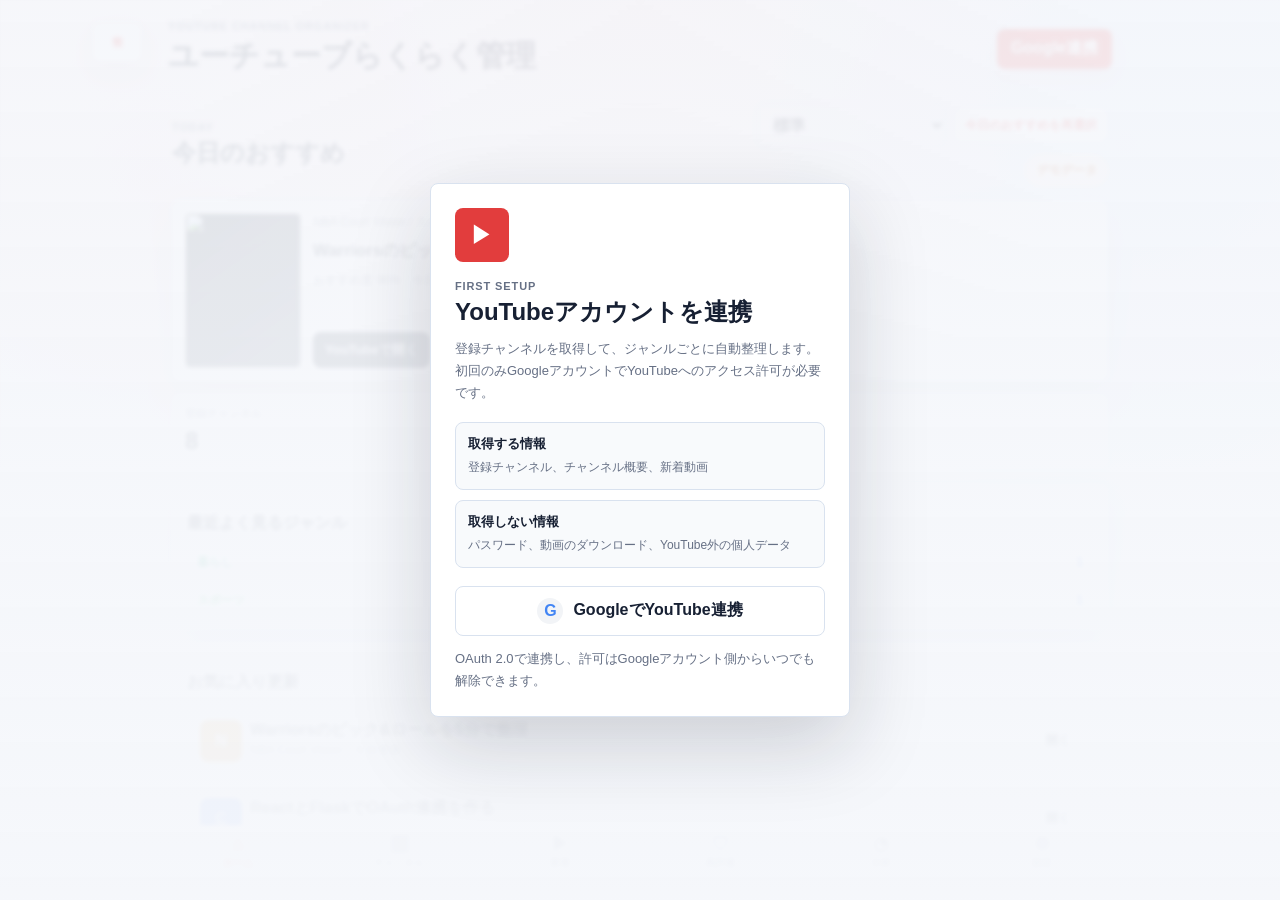
==== index.html @ 424263e2 "Initial SubScope release setup" ====
﻿<!doctype html>
<html lang="ja">
  <head>
    <meta charset="utf-8" />
    <meta name="viewport" content="width=device-width, initial-scale=1" />
    <title>ユーチューブらくらく管理</title>
    <link rel="icon" href="assets/logo-256.png" />
    <link rel="stylesheet" href="styles.css?v=29" />
  </head>
  <body>
    <section class="auth-gate" id="authGate" aria-label="Google連携">
      <div class="auth-card">
        <div class="brand-mark">▶</div>
        <p class="eyebrow">First Setup</p>
        <h2>YouTubeアカウントを連携</h2>
        <p class="auth-copy">
          登録チャンネルを取得して、ジャンルごとに自動整理します。初回のみGoogleアカウントでYouTubeへのアクセス許可が必要です。
        </p>
        <div class="permission-list">
          <div>
            <strong>取得する情報</strong>
            <span>登録チャンネル、チャンネル概要、新着動画</span>
          </div>
          <div>
            <strong>取得しない情報</strong>
            <span>パスワード、動画のダウンロード、YouTube外の個人データ</span>
          </div>
        </div>
        <button class="google-button" id="googleLoginButton" type="button">
          <span>G</span>
          GoogleでYouTube連携
        </button>
        <p class="auth-note">OAuth 2.0で連携し、許可はGoogleアカウント側からいつでも解除できます。</p>
      </div>
    </section>

    <div class="app-shell">
      <header class="topbar">
        <div class="mode-badge" id="modeBadge" aria-hidden="true"></div>
        <div>
          <p class="eyebrow">YouTube Channel Organizer</p>
          <h1>ユーチューブらくらく管理</h1>
        </div>
        <button class="connect-button" id="syncButton" type="button">Google連携</button>
      </header>

      <main class="app-main">
        <section class="screen active" id="home" aria-label="ホーム">
          <div class="section-title">
            <div>
              <p class="eyebrow">Today</p>
              <h2>今日のおすすめ</h2>
            </div>
            <div class="home-title-actions">
              <select class="mode-select compact-mode-select" id="homeClassificationMode" aria-label="ジャンル分類モード"></select>
              <button class="reload-button" id="recommendReloadButton" type="button">今日のおすすめを再選択</button>
              <span class="sync-state" id="syncState">デモデータ</span>
            </div>
          </div>

          <div class="hero-video" id="heroVideo"></div>

          <div class="metric-grid">
            <article>
              <span>登録チャンネル</span>
              <strong id="totalChannels">0</strong>
            </article>
            <article>
              <span>未分類</span>
              <strong id="uncategorizedCount">0</strong>
            </article>
            <article>
              <span>未視聴</span>
              <strong id="unwatchedCount">0</strong>
            </article>
          </div>

          <section class="content-block">
            <div class="block-heading">
              <h3>最近よく見るジャンル</h3>
            </div>
            <div class="genre-strip" id="topGenres"></div>
          </section>

          <section class="content-block">
            <div class="block-heading">
              <h3>お気に入り更新</h3>
            </div>
            <div class="compact-list" id="favoriteUpdates"></div>
          </section>
        </section>

        <section class="screen" id="channels" aria-label="チャンネル">
          <div class="section-title">
            <div>
              <p class="eyebrow">Library</p>
              <h2>チャンネル整理</h2>
            </div>
            <button class="ghost-button" id="classifyButton" type="button">自動分類</button>
          </div>

          <p class="filter-caption">検索: チャンネル名 / メインジャンル</p>
          <div class="tool-row">
            <input id="channelSearch" type="search" placeholder="チャンネル名・タグで検索" />
            <select id="genreFilter" aria-label="ジャンル">
              <option value="all">すべて</option>
            </select>
          </div>
          <p class="filter-caption">サブタグで絞り込み</p>
          <div class="subtag-filter-row" aria-label="チャンネルサブタグ">
            <select id="channelSubTagFilter1"><option value="all">サブタグA</option></select>
            <select id="channelSubTagFilter2"><option value="all">サブタグB</option></select>
            <select id="channelSubTagFilter3"><option value="all">サブタグC</option></select>
          </div>

          <section class="organize-panel" aria-label="未分類整理">
            <div>
              <strong>未分類をまとめて整理</strong>
              <p id="organizeSummary">未分類チャンネルを確認して、候補ジャンルへ振り分けます。</p>
            </div>
            <div class="organize-actions">
              <button class="small-button" id="showUnknownButton" type="button">未分類だけ表示</button>
              <button class="small-button" id="reclassifyButton" type="button">分類を再計算</button>
            </div>
          </section>

          <div class="channel-list" id="channelList"></div>

          <div class="bulk-organizer" id="bulkOrganizer"></div>
        </section>

        <section class="screen" id="new" aria-label="新着">
          <div class="section-title">
            <div>
              <p class="eyebrow">Fresh</p>
              <h2>新着動画</h2>
            </div>
            <button class="ghost-button" id="refreshVideosButton" type="button">新着を更新</button>
          </div>

          <div class="segmented" id="dateFilter">
            <button data-range="1" type="button">今日</button>
            <button data-range="3" type="button">3日</button>
            <button class="active" data-range="7" type="button">7日</button>
          </div>

          <label class="check-row">
            <input id="unwatchedOnly" type="checkbox" checked />
            未視聴だけ表示
          </label>

          <p class="filter-caption">検索: チャンネル名 / メインジャンル / 動画種別 / 時間</p>
          <div class="tool-row filter-row">
            <input id="newChannelSearch" type="search" placeholder="チャンネル名で検索" />
            <select id="newGenreFilter" aria-label="新着ジャンル">
              <option value="all">すべて</option>
            </select>
            <select id="newKindFilter" aria-label="新着ショート区分">
              <option value="all">動画すべて</option>
              <option value="short">ショートのみ</option>
              <option value="video">ショート以外</option>
              <option value="live">ライブ配信</option>
            </select>
            <select id="newDurationFilter" aria-label="新着動画時間">
              <option value="all">時間すべて</option>
              <option value="under1">1分以内</option>
              <option value="1to10">1〜10分</option>
              <option value="10to30">10〜30分</option>
              <option value="30to60">30分〜1時間</option>
              <option value="60to180">1〜3時間</option>
              <option value="over180">3時間以上</option>
            </select>
          </div>
          <p class="filter-caption">サブタグで絞り込み</p>
          <div class="subtag-filter-row" aria-label="新着サブタグ">
            <select id="newSubTagFilter1"><option value="all">サブタグA</option></select>
            <select id="newSubTagFilter2"><option value="all">サブタグB</option></select>
            <select id="newSubTagFilter3"><option value="all">サブタグC</option></select>
          </div>

          <div class="video-list" id="videoList"></div>
        </section>

        <section class="screen" id="analytics" aria-label="分析">
          <div class="section-title">
            <div>
              <p class="eyebrow">Insight</p>
              <h2>視聴傾向</h2>
            </div>
          </div>

          <section class="analytics-layout">
            <div class="donut-card">
              <div class="donut" id="channelGenreDonut"></div>
              <div>
                <h3>ジャンル割合</h3>
                <p>登録チャンネルと高評価動画から集計</p>
              </div>
            </div>
            <div class="bar-card">
              <h3>登録・高評価の内訳</h3>
              <div id="channelGenreBars"></div>
            </div>
            <div class="donut-card">
              <div class="donut" id="likedGenreDonut"></div>
              <div>
                <h3>高評価動画のジャンル割合</h3>
                <p>高評価した動画を動画ごとのジャンルで集計</p>
              </div>
            </div>
            <div class="bar-card">
              <h3>高評価動画内訳</h3>
              <div id="likedGenreBars"></div>
            </div>
          </section>

          <section class="content-block">
            <div class="block-heading">
              <h3>よく見るチャンネル</h3>
            </div>
            <div class="compact-list" id="popularChannels"></div>
          </section>
        </section>

        <section class="screen" id="liked" aria-label="高評価">
          <div class="section-title">
            <div>
              <p class="eyebrow">Liked Videos</p>
              <h2>高評価動画</h2>
            </div>
            <button class="ghost-button" id="refreshLikedButton" type="button">高評価を更新</button>
          </div>

          <section class="organize-panel">
            <div>
              <strong>動画ごとにジャンル分類</strong>
              <p id="likedSummary">YouTubeで高く評価した動画を取得し、チャンネルではなく動画単位で分類します。</p>
            </div>
          </section>

          <p class="filter-caption">検索: 動画名・チャンネル名 / メインジャンル / 動画種別 / 時間</p>
          <div class="tool-row filter-row">
            <input id="likedChannelSearch" type="search" placeholder="動画名・チャンネル名で検索" />
            <select id="likedGenreFilter" aria-label="高評価ジャンル">
              <option value="all">すべて</option>
            </select>
            <select id="likedKindFilter" aria-label="高評価ショート区分">
              <option value="all">動画すべて</option>
              <option value="short">ショートのみ</option>
              <option value="video">ショート以外</option>
              <option value="live">ライブ配信</option>
            </select>
            <select id="likedDurationFilter" aria-label="高評価動画時間">
              <option value="all">時間すべて</option>
              <option value="under1">1分以内</option>
              <option value="1to10">1〜10分</option>
              <option value="10to30">10〜30分</option>
              <option value="30to60">30分〜1時間</option>
              <option value="60to180">1〜3時間</option>
              <option value="over180">3時間以上</option>
            </select>
          </div>
          <p class="filter-caption">サブタグで絞り込み</p>
          <div class="subtag-filter-row" aria-label="高評価サブタグ">
            <select id="likedSubTagFilter1"><option value="all">サブタグA</option></select>
            <select id="likedSubTagFilter2"><option value="all">サブタグB</option></select>
            <select id="likedSubTagFilter3"><option value="all">サブタグC</option></select>
          </div>

          <div class="video-list" id="likedVideoList"></div>
        </section>

        <section class="screen" id="settings" aria-label="設定">
          <div class="section-title">
            <div>
              <p class="eyebrow">Settings</p>
              <h2>設定</h2>
            </div>
          </div>

          <div class="settings-list">
            <div class="account-status" id="accountStatus"></div>
            <label class="setting-row">
              <span>
                <strong>ジャンル分類モード</strong>
                <small id="classificationModeHelp">目的に合わせてジャンルの深掘り方を変えます</small>
              </span>
              <select id="classificationMode"></select>
            </label>
            <label class="setting-row">
              <span>
                <strong>画面モード</strong>
                <small>ライト/ダークを切り替えます</small>
              </span>
              <select id="themeMode">
                <option value="light">ライト</option>
                <option value="dark">ダーク</option>
              </select>
            </label>
            <label class="setting-row">
              <span>
                <strong>文字色テーマ</strong>
                <small>アクセントカラーを変更します</small>
              </span>
              <select id="accentMode">
                <option value="red">YouTubeレッド</option>
                <option value="blue">ブルー</option>
                <option value="green">グリーン</option>
              </select>
            </label>
            <label class="setting-row">
              <span>
                <strong>表示密度</strong>
                <small>カードの余白を調整します</small>
              </span>
              <select id="densityMode">
                <option value="comfortable">標準</option>
                <option value="compact">コンパクト</option>
              </select>
            </label>
            <button class="wide-button" id="pluginSettingsButton" type="button">YouTube補助機能を設定</button>
            <div class="legal-links">
              <a href="/privacy.html" target="_blank" rel="noreferrer">プライバシーポリシー</a>
              <a href="/terms.html" target="_blank" rel="noreferrer">利用規約</a>
            </div>
            <button class="wide-button secondary-button" id="deleteLocalDataButton" type="button">保存データを削除</button>
            <button class="wide-button secondary-button" id="logoutButton" type="button">ログアウト</button>
            <label class="setting-row">
              <span>
                <strong>お気に入り新着通知</strong>
                <small>更新があった時に通知</small>
              </span>
              <input type="checkbox" checked />
            </label>
            <label class="setting-row">
              <span>
                <strong>最近見てない通知</strong>
                <small>14日以上開いていないチャンネルを通知</small>
              </span>
              <input type="checkbox" checked />
            </label>
            <button class="wide-button" id="exportButton" type="button">データを書き出す</button>
          </div>
        </section>
      </main>

      <nav class="bottom-nav" aria-label="下部ナビゲーション">
        <button class="active" data-tab="home" type="button"><span>⌂</span>ホーム</button>
        <button data-tab="channels" type="button"><span>▦</span>チャンネル</button>
        <button data-tab="new" type="button"><span>▶</span>新着</button>
        <button data-tab="liked" type="button"><span>♡</span>高評価</button>
        <button data-tab="analytics" type="button"><span>◔</span>分析</button>
        <button data-tab="settings" type="button"><span>⚙</span>設定</button>
      </nav>
    </div>

    <dialog id="channelDialog">
      <form method="dialog">
        <div id="channelDetail"></div>
        <menu>
          <button value="close" type="submit">閉じる</button>
        </menu>
      </form>
    </dialog>

    <script src="app.js?v=36"></script>
  </body>
</html>
---- styles.css ----
:root {
  color-scheme: light;
  --bg: #f5f7fb;
  --panel: #ffffff;
  --ink: #172033;
  --muted: #667085;
  --line: #d9e2ef;
  --brand: #e23d3d;
  --brand-dark: #bd2f35;
  --blue: #2563eb;
  --green: #0f9f6e;
  --amber: #d1840f;
  --violet: #7c3aed;
  --cyan: #0891b2;
  --shadow: 0 16px 42px rgba(16, 24, 40, .10);
  --ease: 180ms ease;
}

* {
  box-sizing: border-box;
}

body {
  margin: 0;
  background:
    var(--mode-wallpaper, linear-gradient(transparent, transparent)),
    radial-gradient(circle at top left, rgba(226, 61, 61, .10), transparent 34%),
    var(--bg);
  color: var(--ink);
  font-family: "Segoe UI", "Yu Gothic UI", Meiryo, sans-serif;
  min-height: 100vh;
  overflow: hidden;
}

body::before {
  content: "";
  inset: 0;
  pointer-events: none;
  position: fixed;
  z-index: 0;
  background: var(--mode-texture, transparent);
  opacity: var(--mode-texture-opacity, .55);
}

body[data-mode="balanced"] {
  --mode-wallpaper:
    linear-gradient(135deg, rgba(255,255,255,.70), rgba(245,247,251,.54)),
    radial-gradient(circle at 12% 20%, rgba(226,61,61,.30), transparent 32%),
    radial-gradient(circle at 88% 16%, rgba(37,99,235,.27), transparent 34%);
  --mode-texture:
    linear-gradient(90deg, rgba(23,32,51,.035) 1px, transparent 1px),
    linear-gradient(rgba(23,32,51,.035) 1px, transparent 1px);
  --mode-texture-opacity: .72;
}

body[data-mode="engineer"] {
  --mode-wallpaper:
    linear-gradient(135deg, rgba(241,248,255,.74), rgba(238,250,255,.56)),
    radial-gradient(circle at 12% 18%, rgba(37,99,235,.44), transparent 34%),
    radial-gradient(circle at 86% 22%, rgba(13,148,136,.38), transparent 30%);
  --mode-texture:
    linear-gradient(90deg, rgba(37,99,235,.08) 1px, transparent 1px),
    linear-gradient(rgba(13,148,136,.07) 1px, transparent 1px);
  --mode-texture-opacity: .86;
}

body[data-mode="student"] {
  --mode-wallpaper:
    linear-gradient(135deg, rgba(255,255,255,.74), rgba(240,253,250,.56)),
    radial-gradient(circle at 18% 18%, rgba(15,159,110,.40), transparent 30%),
    radial-gradient(circle at 86% 24%, rgba(37,99,235,.32), transparent 32%);
  --mode-texture:
    repeating-linear-gradient(0deg, rgba(37,99,235,.055) 0 1px, transparent 1px 30px);
  --mode-texture-opacity: .80;
}

body[data-mode="worker"] {
  --mode-wallpaper:
    linear-gradient(135deg, rgba(248,250,252,.76), rgba(241,245,249,.58)),
    radial-gradient(circle at 16% 16%, rgba(100,116,139,.40), transparent 34%),
    radial-gradient(circle at 84% 18%, rgba(209,132,15,.34), transparent 32%);
  --mode-texture:
    linear-gradient(120deg, rgba(71,85,105,.065) 0 1px, transparent 1px 24px);
  --mode-texture-opacity: .80;
}

body[data-mode="gamer"] {
  --mode-wallpaper:
    linear-gradient(135deg, rgba(250,250,255,.62), rgba(255,241,242,.46)),
    radial-gradient(circle at 16% 18%, rgba(239,68,68,.55), transparent 32%),
    radial-gradient(circle at 88% 20%, rgba(124,58,237,.48), transparent 34%),
    linear-gradient(120deg, rgba(15,23,42,.16), rgba(239,68,68,.13));
  --mode-texture:
    linear-gradient(90deg, rgba(239,68,68,.12) 12px, transparent 12px 26px),
    linear-gradient(0deg, rgba(124,58,237,.10) 12px, transparent 12px 26px);
  --mode-texture-opacity: .48;
}

body[data-theme="dark"][data-mode] {
  --mode-texture-opacity: .34;
  --mode-wallpaper:
    linear-gradient(135deg, rgba(15,23,42,.96), rgba(17,24,39,.92)),
    radial-gradient(circle at 14% 16%, rgba(37,99,235,.38), transparent 32%),
    radial-gradient(circle at 86% 18%, rgba(15,159,110,.30), transparent 32%);
}

body[data-theme="dark"][data-mode="gamer"] {
  --mode-wallpaper:
    linear-gradient(135deg, rgba(15,23,42,.96), rgba(30,27,75,.90)),
    radial-gradient(circle at 18% 16%, rgba(239,68,68,.52), transparent 34%),
    radial-gradient(circle at 82% 18%, rgba(124,58,237,.50), transparent 32%);
}

.app-shell,
.auth-gate {
  position: relative;
  z-index: 1;
}

body[data-theme="dark"] {
  --bg: #111827;
  --panel: #172033;
  --ink: #f8fafc;
  --muted: #aab4c3;
  --line: #2d3748;
  --shadow: 0 16px 42px rgba(0, 0, 0, .24);
}

body[data-accent="blue"] {
  --brand: #2563eb;
  --brand-dark: #1d4ed8;
}

body[data-accent="green"] {
  --brand: #0f9f6e;
  --brand-dark: #047857;
}

body[data-density="compact"] .list-item,
body[data-density="compact"] .channel-card,
body[data-density="compact"] .video-card,
body[data-density="compact"] .video-section,
body[data-density="compact"] .genre-group {
  padding: 9px;
}

body[data-theme="dark"] .auth-card,
body[data-theme="dark"] .permission-list div,
body[data-theme="dark"] .metric-grid article,
body[data-theme="dark"] .genre-group,
body[data-theme="dark"] .list-item,
body[data-theme="dark"] .channel-card,
body[data-theme="dark"] .video-card,
body[data-theme="dark"] .organize-panel,
body[data-theme="dark"] .bulk-organizer,
body[data-theme="dark"] .video-section,
body[data-theme="dark"] .bottom-nav,
body[data-theme="dark"] .settings-list,
body[data-theme="dark"] .content-block,
body[data-theme="dark"] .donut-card,
body[data-theme="dark"] .bar-card {
  background: var(--panel);
}

body[data-theme="dark"] input,
body[data-theme="dark"] select,
body[data-theme="dark"] .ghost-button,
body[data-theme="dark"] .small-button {
  background: #101827;
  color: var(--ink);
}

body[data-theme="dark"] .account-status,
body[data-theme="dark"] .organize-row,
body[data-theme="dark"] .duration-range {
  background: #101827;
  border-color: #334155;
}

body[data-theme="dark"] .account-status strong,
body[data-theme="dark"] .setting-row strong,
body[data-theme="dark"] .channel-main strong,
body[data-theme="dark"] .video-copy strong,
body[data-theme="dark"] .list-item strong {
  color: #f8fafc;
}

body[data-theme="dark"] .meta,
body[data-theme="dark"] .account-status span,
body[data-theme="dark"] .setting-row small,
body[data-theme="dark"] .check-row,
body[data-theme="dark"] .video-section-header p {
  color: #cbd5e1;
}

body[data-theme="dark"] .segmented {
  background: #1e293b;
}

body[data-theme="dark"] .segmented button {
  color: #cbd5e1;
}

body[data-theme="dark"] .segmented button:hover {
  background: #263244;
  color: #f8fafc;
}

body[data-theme="dark"] .segmented button.active {
  background: #f8fafc;
  color: #111827;
}

body[data-theme="dark"] .confidence,
body[data-theme="dark"] .sync-state {
  background: #263244;
  color: #e2e8f0;
}

body[data-theme="dark"] .open-link {
  background: #f8fafc;
  color: #111827;
}

body[data-theme="dark"] .reload-button {
  background: #101827;
  border-color: #334155;
  color: #fca5a5;
}

body[data-theme="dark"] .reload-button:hover {
  background: #263244;
  border-color: #475569;
}

body[data-theme="dark"] .open-link:hover {
  background: #e2e8f0;
}

body[data-theme="dark"] .icon-button {
  background: #263244;
  color: #f8fafc;
}

body[data-theme="dark"] .icon-button.active {
  background: #fde68a;
  color: #facc15;
}

body[data-theme="dark"] .small-button:hover,
body[data-theme="dark"] .icon-button:hover {
  background: #334155;
}

body[data-theme="dark"] .subtag {
  background: color-mix(in srgb, var(--subtag-color), #111827 74%);
  color: #f8fafc;
}

body[data-theme="dark"] .kind-tag {
  background: #312e81;
  color: #e0e7ff;
}

body[data-theme="dark"] .kind-tag.short {
  background: #4c1724;
  color: #fecdd3;
}

body[data-theme="dark"] .kind-tag.live {
  background: #4a3211;
  color: #fde68a;
}

body[data-theme="dark"] .genre-section-recommended {
  background: #3a2026;
  border-color: #7f3138;
}

body[data-theme="dark"] .genre-section-it,
body[data-theme="dark"] .genre-section-study {
  background: #172640;
  border-color: #31538a;
}

body[data-theme="dark"] .genre-section-nba,
body[data-theme="dark"] .genre-section-sports {
  background: #332818;
  border-color: #8a5a18;
}

body[data-theme="dark"] .genre-section-game,
body[data-theme="dark"] .genre-section-entertainment {
  background: #3a2418;
  border-color: #8a4b1f;
}

body[data-theme="dark"] .genre-section-music {
  background: #2b2144;
  border-color: #61499e;
}

body[data-theme="dark"] .genre-section-science,
body[data-theme="dark"] .genre-section-cooking,
body[data-theme="dark"] .genre-section-life,
body[data-theme="dark"] .genre-section-news {
  background: #123033;
  border-color: #24757d;
}

body[data-theme="dark"] .genre-section-medical {
  background: #3a1830;
  border-color: #8a2c68;
}

body[data-theme="dark"] .genre-section-law,
body[data-theme="dark"] .genre-section-business,
body[data-theme="dark"] .genre-section-unknown {
  background: #1e293b;
  border-color: #475569;
}

body.locked .app-shell {
  filter: blur(2px);
  pointer-events: none;
  user-select: none;
}

button,
input,
select {
  font: inherit;
}

button {
  border: 0;
  cursor: pointer;
  transition: background-color var(--ease), border-color var(--ease), box-shadow var(--ease), color var(--ease), transform var(--ease);
}

.auth-gate {
  align-items: center;
  background:
    linear-gradient(rgba(245, 247, 251, .90), rgba(245, 247, 251, .98)),
    radial-gradient(circle at top, rgba(226, 61, 61, .18), transparent 42%);
  display: none;
  inset: 0;
  justify-content: center;
  padding: 20px;
  position: fixed;
  z-index: 20;
}

.auth-gate.active {
  display: flex;
}

.auth-card {
  background: #fff;
  border: 1px solid var(--line);
  border-radius: 8px;
  box-shadow: 0 28px 80px rgba(16, 24, 40, .18);
  max-width: 420px;
  padding: 24px;
  width: 100%;
}

.brand-mark {
  align-items: center;
  background: var(--brand);
  border-radius: 8px;
  color: #fff;
  display: flex;
  font-size: 24px;
  height: 54px;
  justify-content: center;
  margin-bottom: 18px;
  width: 54px;
}

.auth-card h2 {
  margin-bottom: 10px;
}

.auth-copy,
.auth-note {
  color: var(--muted);
  font-size: 13px;
  line-height: 1.7;
}

.permission-list {
  display: grid;
  gap: 10px;
  margin: 18px 0;
}

.permission-list div {
  background: #f8fafc;
  border: 1px solid var(--line);
  border-radius: 8px;
  padding: 12px;
}

.permission-list strong {
  display: block;
  font-size: 13px;
  margin-bottom: 4px;
}

.permission-list span {
  color: var(--muted);
  font-size: 12px;
  line-height: 1.55;
}

.google-button {
  align-items: center;
  background: #fff;
  border: 1px solid var(--line);
  border-radius: 8px;
  color: var(--ink);
  display: flex;
  font-weight: 800;
  gap: 10px;
  justify-content: center;
  min-height: 50px;
  width: 100%;
}

.google-button span {
  align-items: center;
  background: #f2f4f7;
  border-radius: 50%;
  color: #4285f4;
  display: flex;
  font-weight: 900;
  height: 26px;
  justify-content: center;
  width: 26px;
}

.auth-note {
  margin-top: 12px;
}

.app-shell {
  display: flex;
  flex-direction: column;
  height: 100vh;
  height: 100dvh;
  margin: 0 auto;
  max-width: 520px;
  min-height: 0;
}

.topbar {
  align-items: center;
  display: flex;
  justify-content: space-between;
  padding: 20px 18px 12px;
  position: relative;
}

.mode-badge {
  align-items: center;
  background: rgba(255, 255, 255, .72);
  border: 1px solid rgba(23, 32, 51, .10);
  border-radius: 8px;
  box-shadow: 0 10px 24px rgba(16, 24, 40, .10);
  color: var(--brand);
  display: flex;
  font-size: 11px;
  font-weight: 900;
  height: 40px;
  justify-content: center;
  left: -58px;
  line-height: 1.1;
  padding: 0 6px;
  position: absolute;
  top: 22px;
  width: 50px;
}

body[data-mode="engineer"] .mode-badge {
  color: #2563eb;
}

body[data-mode="student"] .mode-badge {
  color: #0f9f6e;
}

body[data-mode="worker"] .mode-badge {
  color: #64748b;
}

body[data-mode="gamer"] .mode-badge {
  color: #ef4444;
}

body[data-theme="dark"] .mode-badge {
  background: rgba(15, 23, 42, .76);
  border-color: rgba(226, 232, 240, .16);
  box-shadow: 0 10px 24px rgba(0, 0, 0, .24);
}

@media (max-width: 620px) {
  .mode-badge {
    left: 18px;
    top: 14px;
  }

  .topbar > div:not(.mode-badge) {
    padding-left: 58px;
  }
}

.eyebrow {
  color: var(--muted);
  font-size: 11px;
  font-weight: 700;
  letter-spacing: .08em;
  margin: 0 0 4px;
  text-transform: uppercase;
}

h1,
h2,
h3,
p {
  margin: 0;
}

h1 {
  font-size: 30px;
  letter-spacing: 0;
}

h2 {
  font-size: 24px;
  letter-spacing: 0;
}

h3 {
  font-size: 16px;
  letter-spacing: 0;
}

.connect-button,
.ghost-button,
.wide-button {
  background: var(--brand);
  border-radius: 8px;
  color: #fff;
  font-weight: 700;
  min-height: 40px;
  padding: 0 14px;
  box-shadow: 0 8px 18px rgba(226, 61, 61, .14);
}

.connect-button:hover,
.wide-button:hover {
  background: var(--brand-dark);
  transform: translateY(-1px);
  box-shadow: 0 12px 24px rgba(226, 61, 61, .22);
}

.ghost-button {
  background: #fff;
  border: 1px solid var(--line);
  color: var(--brand);
  box-shadow: 0 8px 18px rgba(16, 24, 40, .06);
}

.ghost-button:hover {
  background: #fff5f5;
  border-color: #fecaca;
  transform: translateY(-1px);
}

.app-main {
  flex: 1;
  min-height: 0;
  overflow-y: auto;
  padding: 0 14px;
}

.screen {
  display: none;
}

.screen.active {
  display: block;
  animation: screen-in 180ms ease both;
}

.section-title,
.block-heading {
  align-items: center;
  display: flex;
  justify-content: space-between;
  margin: 14px 0;
}

.home-title-actions {
  align-items: center;
  display: flex;
  flex-wrap: wrap;
  gap: 8px;
  justify-content: flex-end;
}

.mode-select {
  background: var(--card);
  border: 1px solid var(--line);
  border-radius: 8px;
  color: var(--text);
  font-weight: 800;
  min-height: 44px;
  padding: 10px 12px;
}

.compact-mode-select {
  max-width: 190px;
}

.sync-state {
  background: #fff4ed;
  border: 1px solid #ffd5bd;
  border-radius: 999px;
  color: #b54708;
  font-size: 12px;
  font-weight: 700;
  padding: 6px 10px;
}

.reload-button {
  background: #fff;
  border: 1px solid var(--line);
  border-radius: 8px;
  color: var(--brand);
  font-size: 12px;
  font-weight: 800;
  min-height: 34px;
  padding: 0 10px;
  transition: background-color var(--ease), border-color var(--ease), box-shadow var(--ease), transform var(--ease);
}

.reload-button:hover {
  background: #fff7f7;
  border-color: #fecaca;
  box-shadow: 0 10px 20px rgba(16, 24, 40, .08);
  transform: translateY(-1px);
}

.hero-video,
.content-block,
.donut-card,
.bar-card,
.settings-list {
  background: var(--panel);
  border: 1px solid var(--line);
  border-radius: 8px;
  box-shadow: var(--shadow);
}

.hero-video {
  display: grid;
  gap: 12px;
  grid-template-columns: 116px 1fr;
  margin-bottom: 12px;
  min-height: 142px;
  overflow: hidden;
  padding: 12px;
}

.thumbnail {
  align-items: center;
  aspect-ratio: 9 / 12;
  background: linear-gradient(145deg, #101828, #344054);
  border-radius: 8px;
  color: #fff;
  display: flex;
  font-size: 30px;
  justify-content: center;
}

.hero-copy {
  display: flex;
  flex-direction: column;
  gap: 8px;
  min-width: 0;
}

.hero-copy strong {
  font-size: 17px;
  line-height: 1.35;
}

.hero-copy span,
.hero-copy p,
.meta {
  color: var(--muted);
  font-size: 12px;
  line-height: 1.55;
}

.open-link {
  align-self: flex-start;
  background: var(--ink);
  border-radius: 8px;
  color: #fff;
  font-size: 13px;
  font-weight: 700;
  margin-top: auto;
  padding: 9px 12px;
  text-decoration: none;
  transition: background-color var(--ease), box-shadow var(--ease), transform var(--ease);
}

.open-link:hover {
  background: #0f172a;
  box-shadow: 0 10px 20px rgba(16, 24, 40, .18);
  transform: translateY(-1px);
}

@keyframes screen-in {
  from {
    opacity: 0;
    transform: translateY(6px);
  }
  to {
    opacity: 1;
    transform: translateY(0);
  }
}

.metric-grid {
  display: grid;
  gap: 10px;
  grid-template-columns: repeat(3, minmax(0, 1fr));
  margin-bottom: 16px;
}

.metric-grid article {
  background: var(--panel);
  border: 1px solid var(--line);
  border-radius: 8px;
  padding: 12px;
}

.metric-grid span {
  color: var(--muted);
  display: block;
  font-size: 11px;
  margin-bottom: 6px;
}

.metric-grid strong {
  font-size: 24px;
}

.content-block {
  margin-bottom: 14px;
  padding: 14px;
}

.genre-strip {
  display: grid;
  gap: 10px;
  grid-template-columns: repeat(2, minmax(0, 1fr));
}

.genre-pill,
.tag,
.confidence {
  border-radius: 999px;
  display: inline-flex;
  font-size: 12px;
  font-weight: 700;
  line-height: 1;
  padding: 7px 9px;
  white-space: nowrap;
}

.genre-pill {
  align-items: center;
  border: 1px solid var(--line);
  justify-content: space-between;
}

.compact-list,
.channel-list,
.video-list {
  display: grid;
  gap: 10px;
}

.genre-group {
  background: #fff;
  border: 1px solid var(--line);
  border-radius: 8px;
  display: grid;
  gap: 10px;
  padding: 12px;
}

.genre-header {
  align-items: center;
  display: flex;
  justify-content: space-between;
}

.genre-header strong {
  color: var(--muted);
  font-size: 12px;
}

.genre-channel-list {
  display: grid;
  gap: 10px;
}

.list-item,
.channel-card,
.video-card {
  background: #fff;
  border: 1px solid var(--line);
  border-radius: 8px;
  display: grid;
  gap: 8px;
  padding: 12px;
  transition: border-color var(--ease), box-shadow var(--ease), transform var(--ease);
}

.list-item:hover,
.channel-card:hover,
.video-card:hover {
  border-color: #c6d3e4;
  box-shadow: 0 12px 28px rgba(16, 24, 40, .10);
  transform: translateY(-1px);
}

.list-item {
  grid-template-columns: 42px 1fr auto;
}

.avatar {
  align-items: center;
  border-radius: 8px;
  color: #fff;
  display: flex;
  font-weight: 800;
  height: 42px;
  justify-content: center;
  width: 42px;
}

.channel-avatar {
  background: #eef2f6;
  overflow: hidden;
}

.channel-avatar img {
  display: block;
  height: 100%;
  object-fit: cover;
  width: 100%;
}

.tool-row {
  display: grid;
  gap: 10px;
  grid-template-columns: 1fr 128px;
  margin-bottom: 12px;
}

.filter-caption {
  color: var(--muted);
  font-size: 11px;
  font-weight: 800;
  margin: 0 0 6px;
}

.filter-row {
  grid-template-columns: minmax(0, 1fr) 128px 140px 150px;
}

.subtag-filter-row {
  display: grid;
  gap: 10px;
  grid-template-columns: repeat(3, minmax(0, 1fr));
  margin: -2px 0 12px;
}

.organize-panel,
.bulk-organizer {
  background: #fff;
  border: 1px solid var(--line);
  border-radius: 8px;
  margin-bottom: 12px;
}

.organize-panel {
  align-items: center;
  display: grid;
  gap: 12px;
  grid-template-columns: 1fr auto;
  padding: 12px;
}

.organize-panel p {
  color: var(--muted);
  font-size: 12px;
  line-height: 1.5;
  margin-top: 4px;
}

.organize-actions {
  display: flex;
  flex-wrap: wrap;
  gap: 8px;
  justify-content: flex-end;
}

.bulk-organizer {
  display: grid;
  gap: 10px;
  padding: 12px;
}

.bulk-heading,
.empty-organizer {
  align-items: center;
  display: flex;
  justify-content: space-between;
}

.bulk-heading span,
.empty-organizer span {
  color: var(--muted);
  font-size: 12px;
}

.organize-row {
  background: #fbfcfe;
  border: 1px solid var(--line);
  border-radius: 8px;
  display: grid;
  gap: 10px;
  grid-template-columns: 42px 1fr 132px;
  padding: 10px;
}

.organize-main {
  min-width: 0;
}

.organize-main p {
  color: var(--muted);
  display: -webkit-box;
  font-size: 12px;
  line-height: 1.5;
  margin-top: 3px;
  overflow: hidden;
  -webkit-box-orient: vertical;
  -webkit-line-clamp: 2;
}

.suggestion-row {
  display: flex;
  flex-wrap: wrap;
  gap: 6px;
  margin-top: 8px;
}

.suggestion-button {
  background: #eef4ff;
  border-radius: 999px;
  color: var(--blue);
  font-size: 12px;
  font-weight: 800;
  min-height: 30px;
  padding: 0 10px;
}

.compact-select {
  align-self: center;
  min-height: 36px;
  padding: 6px 9px;
}

input,
select {
  background: #fff;
  border: 1px solid var(--line);
  border-radius: 8px;
  color: var(--ink);
  min-height: 44px;
  padding: 10px 12px;
  width: 100%;
  transition: border-color var(--ease), box-shadow var(--ease), transform var(--ease);
}

input:focus,
select:focus {
  border-color: #fca5a5;
  box-shadow: 0 0 0 4px rgba(226, 61, 61, .10);
  outline: 0;
}

.channel-card {
  background: #fbfcfe;
  grid-template-columns: 46px 1fr auto;
}

.channel-main {
  min-width: 0;
}

.channel-main > .meta {
  display: -webkit-box;
  overflow: hidden;
  -webkit-box-orient: vertical;
  -webkit-line-clamp: 4;
}

.channel-main strong,
.video-card strong,
.list-item strong {
  display: block;
  overflow-wrap: anywhere;
}

.channel-actions {
  align-items: end;
  display: flex;
  flex-direction: column;
  gap: 8px;
}

.icon-button {
  align-items: center;
  background: #f2f4f7;
  border-radius: 8px;
  color: var(--ink);
  display: flex;
  font-size: 18px;
  height: 38px;
  justify-content: center;
  width: 38px;
}

.icon-button.active {
  background: #fff8db;
  color: #facc15;
}

.tag-row {
  display: flex;
  flex-wrap: wrap;
  gap: 6px;
  margin-top: 8px;
}

.subtag,
.kind-tag {
  border-radius: 999px;
  display: inline-flex;
  font-size: 12px;
  font-weight: 800;
  line-height: 1;
  padding: 7px 9px;
  white-space: nowrap;
}

.subtag {
  background: color-mix(in srgb, var(--subtag-color), white 84%);
  color: var(--subtag-color);
}

.kind-tag {
  background: #eef2ff;
  color: #4338ca;
}

.kind-tag.short {
  background: #fff1f2;
  color: #e11d48;
}

.kind-tag.live {
  background: #fef3c7;
  color: #b45309;
}

.inline-genre {
  align-items: center;
  color: var(--muted);
  display: grid;
  font-size: 12px;
  gap: 6px;
  grid-template-columns: 54px minmax(0, 220px);
  margin-top: 10px;
}

.inline-genre select {
  min-height: 36px;
  padding: 6px 9px;
}

.confidence {
  background: #edf7ff;
  color: var(--blue);
}

.tag.it,
.tag.study {
  background: #e8f1ff;
  color: var(--blue);
}

.tag.nba,
.tag.sports {
  background: #fff3da;
  color: var(--amber);
}

.tag.sports {
  background: #dcfce7;
  color: #15803d;
}

.tag.music {
  background: #f0e9ff;
  color: var(--violet);
}

.tag.cooking,
.tag.life {
  background: #e8f8f1;
  color: var(--green);
}

.tag.news {
  background: #e7f8fb;
  color: var(--cyan);
}

.tag.game {
  background: #fee2e2;
  color: #b91c1c;
}

.tag.horse {
  background: #fef3c7;
  color: #92400e;
}

.tag.diy {
  background: #ffedd5;
  color: #9a3412;
}

.tag.manga {
  background: #fae8ff;
  color: #a21caf;
}

.tag.law,
.tag.business {
  background: #eef2f6;
  color: #475467;
}

.tag.medical {
  background: #fce7f3;
  color: #be185d;
}

.tag.restaurant {
  background: #ffedd5;
  color: #c2410c;
}

.tag.trivia {
  background: #ccfbf1;
  color: #0f766e;
}

.tag.board {
  background: #eef2f6;
  color: #475467;
}

.tag.quote {
  background: #f0e9ff;
  color: var(--violet);
}

.tag.entertainment {
  background: #ffedd5;
  color: #c2410c;
}

.tag.science {
  background: #ccfbf1;
  color: #0f766e;
}

.tag.unknown {
  background: #eef2f6;
  color: #475467;
}

.tag.recommended {
  background: #fff1f2;
  color: var(--brand);
}

.segmented {
  background: #e9eef6;
  border-radius: 8px;
  display: grid;
  gap: 4px;
  grid-template-columns: repeat(3, 1fr);
  margin-bottom: 12px;
  padding: 4px;
}

.segmented button {
  background: transparent;
  border-radius: 6px;
  color: var(--muted);
  font-weight: 700;
  min-height: 38px;
}

.segmented button:hover {
  background: rgba(255, 255, 255, .70);
  color: var(--ink);
}

.segmented button.active {
  background: #fff;
  color: var(--ink);
  box-shadow: 0 4px 14px rgba(16, 24, 40, .08);
}

.check-row,
.setting-row {
  align-items: center;
  display: flex;
  gap: 10px;
}

.check-row {
  color: var(--muted);
  font-size: 13px;
  margin-bottom: 12px;
}

.check-row input,
.setting-row input {
  min-height: 20px;
  width: 20px;
}

.video-card {
  grid-template-columns: 82px 1fr;
}

.video-section {
  background: #fff;
  border: 1px solid var(--line);
  border-radius: 8px;
  display: grid;
  gap: 10px;
  padding: 12px;
}

.genre-section-recommended {
  background: #fff5f5;
  border-color: #fecaca;
}

.genre-section-it,
.genre-section-study {
  background: #f4f8ff;
  border-color: #bfdbfe;
}

.genre-section-nba,
.genre-section-sports {
  background: #fff8e8;
  border-color: #fed7aa;
}

.genre-section-game,
.genre-section-entertainment {
  background: #fff4ed;
  border-color: #fed7aa;
}

.genre-section-music {
  background: #f7f2ff;
  border-color: #ddd6fe;
}

.genre-section-science {
  background: #f0fdfa;
  border-color: #99f6e4;
}

.genre-section-cooking,
.genre-section-life {
  background: #f0fdf4;
  border-color: #bbf7d0;
}

.genre-section-medical {
  background: #fdf2f8;
  border-color: #fbcfe8;
}

.genre-section-law,
.genre-section-business,
.genre-section-unknown {
  background: #f8fafc;
  border-color: #cbd5e1;
}

.genre-section-news {
  background: #ecfeff;
  border-color: #a5f3fc;
}

.video-section-header {
  align-items: center;
  display: flex;
  gap: 12px;
  justify-content: space-between;
}

.video-section-header p {
  color: var(--muted);
  font-size: 12px;
  line-height: 1.5;
  margin-top: 6px;
}

.video-section-header strong {
  color: var(--muted);
  font-size: 12px;
  white-space: nowrap;
}

.video-section-list {
  display: grid;
  gap: 10px;
}

.video-thumb {
  align-items: center;
  aspect-ratio: 16 / 10;
  background: #101828;
  border-radius: 8px;
  color: #fff;
  display: flex;
  justify-content: center;
  overflow: hidden;
}

.video-thumb img {
  display: block;
  height: 100%;
  object-fit: cover;
  width: 100%;
}

.hero-thumbnail img {
  display: block;
  height: 100%;
  object-fit: cover;
  width: 100%;
}

.video-copy {
  min-width: 0;
}

.video-actions {
  display: flex;
  gap: 8px;
  margin-top: 8px;
}

.small-button {
  background: #f2f4f7;
  border-radius: 8px;
  color: var(--ink);
  font-size: 12px;
  font-weight: 700;
  min-height: 34px;
  padding: 0 10px;
}

.small-button:hover {
  background: #e7ecf3;
  transform: translateY(-1px);
}

.analytics-layout {
  display: grid;
  gap: 12px;
  margin-bottom: 14px;
}

.donut-card,
.bar-card {
  padding: 14px;
}

.donut-card {
  align-items: center;
  display: grid;
  gap: 16px;
  grid-template-columns: 118px 1fr;
}

.donut {
  aspect-ratio: 1;
  border-radius: 50%;
  position: relative;
}

.donut::after {
  background: #fff;
  border-radius: 50%;
  content: "";
  inset: 28px;
  position: absolute;
}

.bar-row {
  align-items: center;
  display: grid;
  gap: 10px;
  grid-template-columns: 74px 1fr 34px;
  margin-top: 12px;
}

.bar-track {
  background: #edf1f7;
  border-radius: 999px;
  height: 10px;
  overflow: hidden;
}

.bar-fill {
  background: var(--brand);
  border-radius: inherit;
  height: 100%;
}

.settings-list {
  display: grid;
  gap: 14px;
  padding: 14px;
}

.account-status {
  align-items: center;
  background: #f8fafc;
  border: 1px solid var(--line);
  border-radius: 8px;
  display: flex;
  gap: 12px;
  justify-content: space-between;
  padding: 12px;
}

.account-status strong,
.account-status span {
  display: block;
}

.account-status span {
  color: var(--muted);
  font-size: 12px;
  margin-top: 3px;
}

.setting-row {
  justify-content: space-between;
}

.setting-row small {
  color: var(--muted);
  display: block;
  font-size: 12px;
  margin-top: 3px;
}

.wide-button {
  width: 100%;
}

.secondary-button {
  background: #f2f4f7;
  color: var(--ink);
  box-shadow: none;
}

.secondary-button:hover {
  background: #e7ecf3;
}

.legal-links {
  display: grid;
  gap: 8px;
  grid-template-columns: 1fr 1fr;
}

.legal-links a,
.legal-back {
  background: #f8fafc;
  border: 1px solid var(--line);
  border-radius: 8px;
  color: var(--ink);
  display: block;
  font-weight: 800;
  padding: 12px;
  text-align: center;
  text-decoration: none;
}

.legal-page {
  overflow: auto;
}

.legal-shell {
  background: rgba(255, 255, 255, .94);
  border: 1px solid var(--line);
  border-radius: 8px;
  box-shadow: var(--shadow);
  color: var(--ink);
  line-height: 1.8;
  margin: 24px auto;
  max-width: 860px;
  padding: 24px;
  width: min(calc(100% - 32px), 860px);
}

.legal-shell h1 {
  margin-bottom: 18px;
}

.legal-shell h2 {
  font-size: 18px;
  margin-top: 24px;
}

.legal-note {
  color: var(--muted);
  margin-top: 24px;
}

.legal-back {
  margin-bottom: 18px;
  max-width: 180px;
}

.bottom-nav {
  background: rgba(255, 255, 255, .96);
  border-top: 1px solid var(--line);
  display: grid;
  flex: 0 0 auto;
  grid-template-columns: repeat(6, 1fr);
  max-width: 520px;
  padding: 8px 8px 10px;
  width: 100%;
  z-index: 10;
}

.bottom-nav button {
  align-items: center;
  background: transparent;
  border-radius: 8px;
  color: var(--muted);
  display: flex;
  flex-direction: column;
  font-size: 10px;
  font-weight: 700;
  gap: 3px;
  min-height: 56px;
  position: relative;
}

.bottom-nav button:hover {
  background: #fff7f7;
  color: var(--brand);
  transform: translateY(-1px);
}

.bottom-nav button.active span {
  transform: scale(1.08);
}

.bottom-nav span {
  transition: transform var(--ease);
}

.small-button:active,
.ghost-button:active,
.connect-button:active,
.wide-button:active,
.bottom-nav button:active {
  transform: translateY(0) scale(.98);
}

.bottom-nav span {
  font-size: 18px;
  line-height: 1;
}

.bottom-nav button.active {
  background: #fff0f0;
  color: var(--brand);
}

dialog {
  border: 0;
  border-radius: 8px;
  box-shadow: 0 24px 80px rgba(16, 24, 40, .26);
  max-width: 440px;
  width: calc(100% - 32px);
}

dialog::backdrop {
  background: rgba(16, 24, 40, .42);
}

dialog menu {
  display: flex;
  justify-content: flex-end;
  margin: 16px 0 0;
  padding: 0;
}

dialog button {
  background: var(--ink);
  border-radius: 8px;
  color: #fff;
  min-height: 40px;
  padding: 0 16px;
}

.detail-grid {
  display: grid;
  gap: 10px;
}

.detail-grid textarea,
.detail-grid input,
.detail-grid select {
  margin-top: 6px;
}

.detail-grid textarea {
  border: 1px solid var(--line);
  border-radius: 8px;
  font: inherit;
  min-height: 78px;
  padding: 10px 12px;
  resize: vertical;
  width: 100%;
}

@media (min-width: 760px) {
  .app-shell {
    max-width: 980px;
  }

  .bottom-nav {
    max-width: 980px;
  }

  .app-main {
    padding: 0 22px;
  }

  .analytics-layout {
    grid-template-columns: 1fr 1fr;
  }

  .video-list {
    grid-template-columns: repeat(2, minmax(0, 1fr));
  }

  .video-list {
    grid-template-columns: 1fr;
  }

  .channel-list {
    grid-template-columns: 1fr;
  }
}

@media (max-width: 380px) {
  .tool-row,
  .filter-row,
  .subtag-filter-row,
  .hero-video,
  .video-card,
  .donut-card,
  .organize-panel,
  .organize-row {
    grid-template-columns: 1fr;
  }

  .thumbnail {
    aspect-ratio: 16 / 9;
  }
}
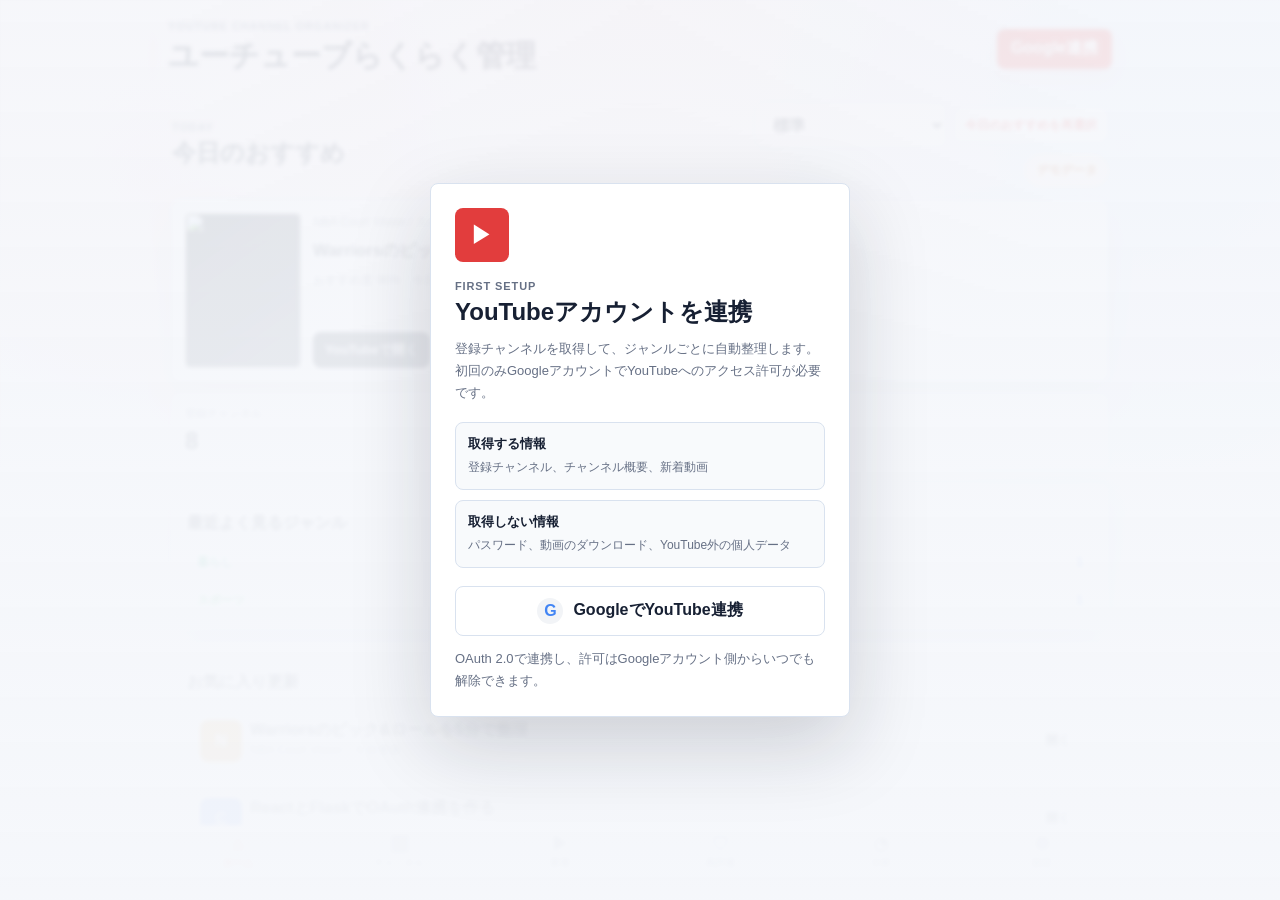
==== commit c140281b: "Fix mobile overflow and controls" ====
--- a/index.html
+++ b/index.html
@@ -5,7 +5,7 @@
     <meta name="viewport" content="width=device-width, initial-scale=1" />
     <title>ユーチューブらくらく管理</title>
     <link rel="icon" href="assets/logo-256.png" />
-    <link rel="stylesheet" href="styles.css?v=29" />
+    <link rel="stylesheet" href="styles.css?v=31" />
   </head>
   <body>
     <section class="auth-gate" id="authGate" aria-label="Google連携">
--- a/styles.css
+++ b/styles.css
@@ -20,6 +20,10 @@
   box-sizing: border-box;
 }
 
+html {
+  overflow-x: hidden;
+}
+
 body {
   margin: 0;
   background:
@@ -30,6 +34,7 @@
   font-family: "Segoe UI", "Yu Gothic UI", Meiryo, sans-serif;
   min-height: 100vh;
   overflow: hidden;
+  overflow-x: hidden;
 }
 
 body::before {
@@ -452,6 +457,8 @@
   margin: 0 auto;
   max-width: 520px;
   min-height: 0;
+  overflow-x: hidden;
+  width: 100%;
 }
 
 .topbar {
@@ -505,13 +512,80 @@
 }
 
 @media (max-width: 620px) {
+  .topbar {
+    display: grid;
+    align-items: flex-start;
+    grid-template-columns: 50px minmax(0, 1fr);
+    gap: 10px;
+    padding: 14px 12px 10px;
+  }
+
   .mode-badge {
-    left: 18px;
-    top: 14px;
+    grid-column: 1;
+    grid-row: 1;
+    left: auto;
+    position: static;
+    top: auto;
   }
 
   .topbar > div:not(.mode-badge) {
-    padding-left: 58px;
+    grid-column: 2;
+    min-width: 0;
+    padding-left: 0;
+  }
+
+  .topbar h1 {
+    font-size: 22px;
+    line-height: 1.22;
+    max-width: 100%;
+    overflow-wrap: anywhere;
+    word-break: normal;
+  }
+
+  .topbar .eyebrow {
+    font-size: 10px;
+    line-height: 1.45;
+  }
+
+  .topbar .connect-button {
+    grid-column: 1 / -1;
+    margin-left: 0;
+    max-width: 100%;
+    min-height: 38px;
+    min-width: 0;
+    overflow: hidden;
+    padding: 0 12px;
+    text-overflow: ellipsis;
+    white-space: nowrap;
+    width: 100%;
+  }
+
+  .section-title,
+  .block-heading {
+    align-items: stretch;
+    flex-direction: column;
+    gap: 10px;
+  }
+
+  .home-title-actions {
+    align-items: stretch;
+    display: grid;
+    grid-template-columns: 1fr;
+    justify-content: stretch;
+    width: 100%;
+  }
+
+  .home-title-actions > *,
+  .compact-mode-select {
+    max-width: 100%;
+    min-width: 0;
+    width: 100%;
+  }
+
+  .app-main {
+    overflow-x: hidden;
+    padding-left: 12px;
+    padding-right: 12px;
   }
 }
 
@@ -611,10 +685,10 @@
 }
 
 .mode-select {
-  background: var(--card);
-  border: 1px solid var(--line);
-  border-radius: 8px;
-  color: var(--text);
+  background: var(--panel);
+  border: 1px solid var(--line);
+  border-radius: 8px;
+  color: var(--ink);
   font-weight: 800;
   min-height: 44px;
   padding: 10px 12px;
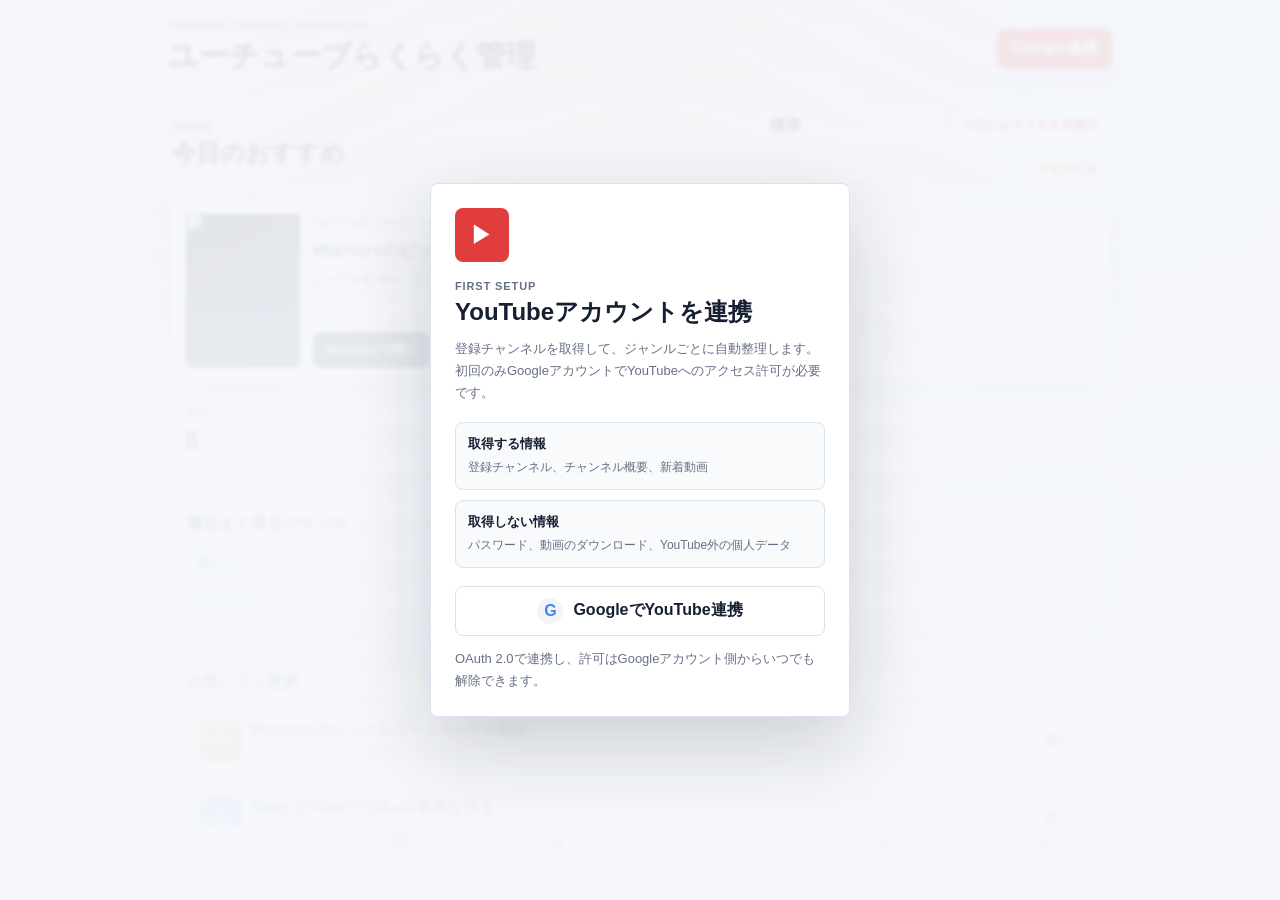
==== commit 14542a22: "Fix mobile filter selects" ====
--- a/index.html
+++ b/index.html
@@ -5,7 +5,7 @@
     <meta name="viewport" content="width=device-width, initial-scale=1" />
     <title>ユーチューブらくらく管理</title>
     <link rel="icon" href="assets/logo-256.png" />
-    <link rel="stylesheet" href="styles.css?v=31" />
+    <link rel="stylesheet" href="styles.css?v=32" />
   </head>
   <body>
     <section class="auth-gate" id="authGate" aria-label="Google連携">
--- a/styles.css
+++ b/styles.css
@@ -587,6 +587,36 @@
     padding-left: 12px;
     padding-right: 12px;
   }
+
+  .tool-row {
+    grid-template-columns: 1fr;
+  }
+
+  .filter-row {
+    grid-template-columns: repeat(2, minmax(0, 1fr));
+  }
+
+  .filter-row input {
+    grid-column: 1 / -1;
+  }
+
+  .filter-row select,
+  .subtag-filter-row select {
+    min-width: 0;
+  }
+
+  .filter-row select {
+    font-size: 16px;
+    min-height: 48px;
+  }
+
+  .subtag-filter-row {
+    grid-template-columns: repeat(2, minmax(0, 1fr));
+  }
+
+  .subtag-filter-row select:last-child {
+    grid-column: 1 / -1;
+  }
 }
 
 .eyebrow {
@@ -1066,14 +1096,32 @@
 
 input,
 select {
+  appearance: none;
+  -webkit-appearance: none;
   background: #fff;
   border: 1px solid var(--line);
   border-radius: 8px;
   color: var(--ink);
+  font-size: 16px;
   min-height: 44px;
   padding: 10px 12px;
   width: 100%;
   transition: border-color var(--ease), box-shadow var(--ease), transform var(--ease);
+}
+
+select {
+  background-image:
+    linear-gradient(45deg, transparent 50%, currentColor 50%),
+    linear-gradient(135deg, currentColor 50%, transparent 50%);
+  background-position:
+    calc(100% - 18px) 50%,
+    calc(100% - 12px) 50%;
+  background-repeat: no-repeat;
+  background-size: 6px 6px, 6px 6px;
+  overflow: hidden;
+  padding-right: 34px;
+  text-overflow: ellipsis;
+  white-space: nowrap;
 }
 
 input:focus,
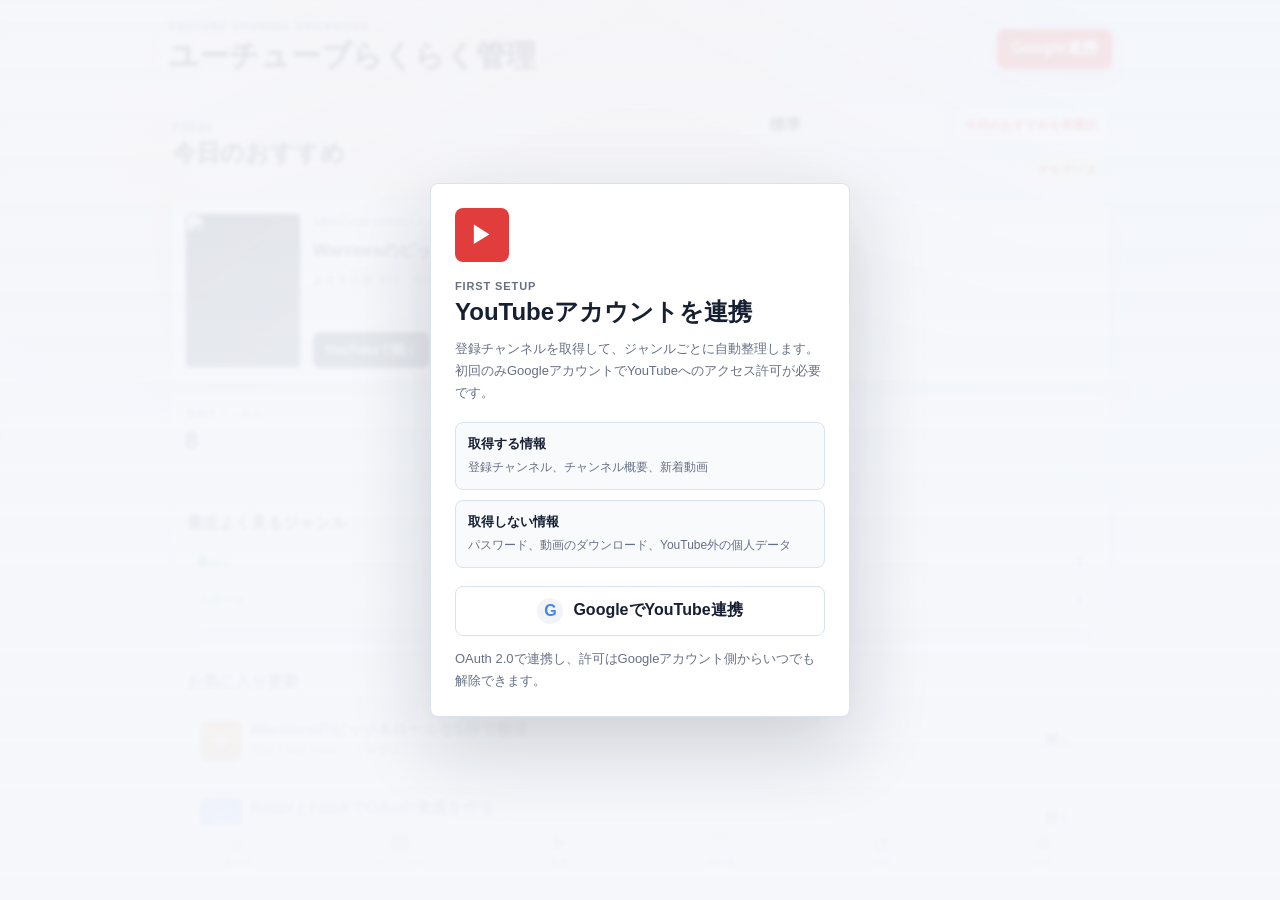
==== commit 454e140c: "Fix mobile select layout and page scroll" ====
--- a/index.html
+++ b/index.html
@@ -5,7 +5,7 @@
     <meta name="viewport" content="width=device-width, initial-scale=1" />
     <title>ユーチューブらくらく管理</title>
     <link rel="icon" href="assets/logo-256.png" />
-    <link rel="stylesheet" href="styles.css?v=32" />
+    <link rel="stylesheet" href="styles.css?v=36" />
   </head>
   <body>
     <section class="auth-gate" id="authGate" aria-label="Google連携">
--- a/styles.css
+++ b/styles.css
@@ -21,7 +21,9 @@
 }
 
 html {
+  height: 100%;
   overflow-x: hidden;
+  overscroll-behavior: none;
 }
 
 body {
@@ -32,9 +34,24 @@
     var(--bg);
   color: var(--ink);
   font-family: "Segoe UI", "Yu Gothic UI", Meiryo, sans-serif;
+  height: 100%;
   min-height: 100vh;
+  overscroll-behavior: none;
   overflow: hidden;
   overflow-x: hidden;
+}
+
+body:not(.legal-page) {
+  inset: 0;
+  position: fixed;
+  width: 100%;
+}
+
+body.legal-page {
+  height: auto;
+  min-height: 100vh;
+  overflow: auto;
+  position: static;
 }
 
 body::before {
@@ -327,7 +344,6 @@
 
 body.locked .app-shell {
   filter: blur(2px);
-  pointer-events: none;
   user-select: none;
 }
 
@@ -452,21 +468,28 @@
 .app-shell {
   display: flex;
   flex-direction: column;
-  height: 100vh;
-  height: 100dvh;
+  bottom: 0;
+  height: auto;
+  left: 0;
   margin: 0 auto;
   max-width: 520px;
   min-height: 0;
+  overscroll-behavior: none;
+  position: fixed;
   overflow-x: hidden;
+  right: 0;
+  top: 0;
   width: 100%;
 }
 
 .topbar {
   align-items: center;
+  flex: 0 0 auto;
   display: flex;
   justify-content: space-between;
   padding: 20px 18px 12px;
   position: relative;
+  z-index: 12;
 }
 
 .mode-badge {
@@ -562,9 +585,20 @@
 
   .section-title,
   .block-heading {
-    align-items: stretch;
+    align-items: flex-start;
     flex-direction: column;
     gap: 10px;
+    text-align: left;
+  }
+
+  .section-title > div,
+  .block-heading > div {
+    width: 100%;
+  }
+
+  .section-title h2,
+  .section-title .eyebrow {
+    text-align: left;
   }
 
   .home-title-actions {
@@ -586,6 +620,11 @@
     overflow-x: hidden;
     padding-left: 12px;
     padding-right: 12px;
+    scrollbar-width: none;
+  }
+
+  .app-main::-webkit-scrollbar {
+    display: none;
   }
 
   .tool-row {
@@ -593,7 +632,7 @@
   }
 
   .filter-row {
-    grid-template-columns: repeat(2, minmax(0, 1fr));
+    grid-template-columns: minmax(0, .9fr) minmax(0, 1.1fr);
   }
 
   .filter-row input {
@@ -608,10 +647,26 @@
   .filter-row select {
     font-size: 16px;
     min-height: 48px;
+    padding-left: 14px;
+    padding-right: 30px;
+  }
+
+  .filter-row select:nth-of-type(2),
+  .filter-row select:nth-of-type(3) {
+    min-width: 0;
   }
 
   .subtag-filter-row {
     grid-template-columns: repeat(2, minmax(0, 1fr));
+  }
+
+  .subtag-filter-row select {
+    background-position:
+      calc(100% - 15px) 50%,
+      calc(100% - 9px) 50%;
+    font-size: 15px;
+    padding-left: 10px;
+    padding-right: 26px;
   }
 
   .subtag-filter-row select:last-child {
@@ -685,8 +740,10 @@
 .app-main {
   flex: 1;
   min-height: 0;
+  overscroll-behavior: contain;
   overflow-y: auto;
   padding: 0 14px;
+  -webkit-overflow-scrolling: touch;
 }
 
 .screen {
@@ -1111,14 +1168,16 @@
 
 select {
   background-image:
-    linear-gradient(45deg, transparent 50%, currentColor 50%),
-    linear-gradient(135deg, currentColor 50%, transparent 50%);
+    linear-gradient(45deg, transparent 50%, var(--ink) 50%),
+    linear-gradient(135deg, var(--ink) 50%, transparent 50%);
   background-position:
-    calc(100% - 18px) 50%,
-    calc(100% - 12px) 50%;
+    calc(100% - 17px) 50%,
+    calc(100% - 11px) 50%;
   background-repeat: no-repeat;
   background-size: 6px 6px, 6px 6px;
+  line-height: 1.25;
   overflow: hidden;
+  padding-left: 12px;
   padding-right: 34px;
   text-overflow: ellipsis;
   white-space: nowrap;
@@ -1829,10 +1888,48 @@
   }
 }
 
+@media (max-width: 620px) {
+  .tool-row {
+    grid-template-columns: 1fr;
+  }
+
+  .filter-row {
+    grid-template-columns: minmax(0, .94fr) minmax(0, 1.06fr);
+  }
+
+  .filter-row input {
+    grid-column: 1 / -1;
+  }
+
+  .filter-row select {
+    min-width: 0;
+    width: 100%;
+  }
+
+  .filter-row select:nth-of-type(1) {
+    grid-column: 1 / -1;
+  }
+
+  .filter-row select:nth-of-type(2),
+  .filter-row select:nth-of-type(3) {
+    grid-row: auto;
+  }
+
+  .subtag-filter-row {
+    grid-template-columns: repeat(2, minmax(0, 1fr));
+  }
+
+  .subtag-filter-row select {
+    min-width: 0;
+  }
+
+  .subtag-filter-row select:last-child {
+    grid-column: 1 / -1;
+  }
+}
+
 @media (max-width: 380px) {
   .tool-row,
-  .filter-row,
-  .subtag-filter-row,
   .hero-video,
   .video-card,
   .donut-card,
